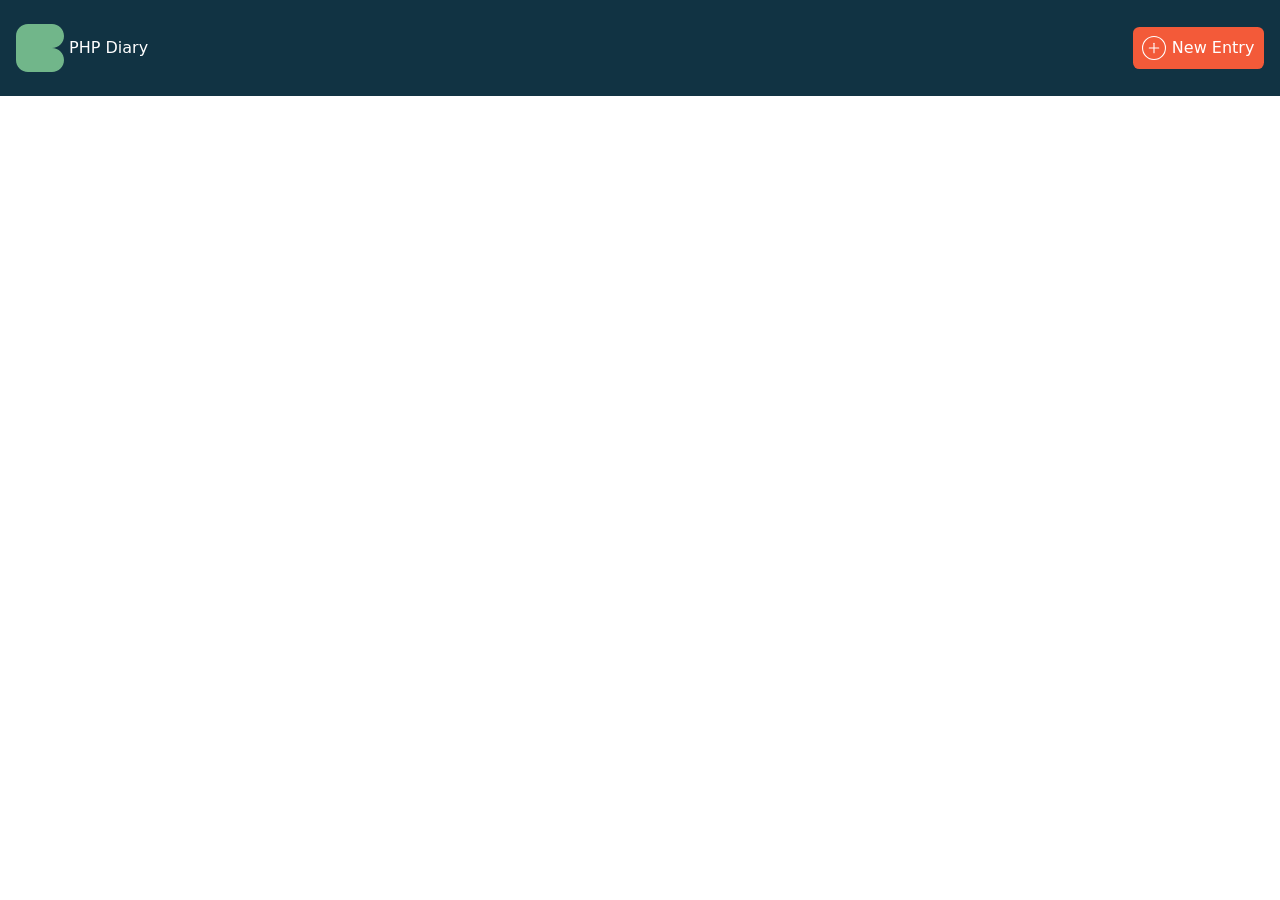
==== index.html @ 42bfb939 "added simple header" ====
<!DOCTYPE html>
<html lang="en">
<head>
    <meta charset="UTF-8">
    <!--<meta name="viewport" content="width=device-width, initial-scale=1.0">-->
    <title>Title</title>
    <link rel="stylesheet" href="styles/normalize.css"/>
    <link rel="stylesheet" href="styles/styles.css"/>
</head>
<body>
<nav>
    <a href="index.html" class="nav__brand">
        <svg class="nav-bran-image" viewBox="0 0 60.7863869853 60.7863869853">
            </defs>
            <path style="fill: currentColor"
                  d="m45.589790239,30.3931934927c8.3928407749,0,15.1965967463-6.8037559715,15.1965967463-15.1965967463S53.9826310139,0,45.589790239,0H15.196554313C6.8037135382,0,0,6.8037559715,0,15.1965967463v30.3931934927c0,8.3928407749,6.8037135382,15.1965967463,15.196554313,15.1965967463h30.393235926c8.3928407749,0,15.1965967463-6.8037559715,15.1965967463-15.1965967463s-6.8037559715-15.1965967463-15.1965967463-15.1965967463Z"/>
        </svg>
        PHP Diary
    </a>
    <a href="form.html" class="button">
        <svg class="button__icon" viewBox="0 0 44.4901230052 44.4901230053">
            <g style="fill: none; stroke: currentColor;stroke-linecap: round;stroke-linejoin: round; stroke-width: 2px;">
                <circle cx="22.2450615026" cy="22.2450615026" r="21.2450615026"/>
                <line x1="22.2450615026" y1="13.4699274037" x2="22.2450615026" y2="31.0201956015"/>
                <line x1="31.0201956015" y1="22.2450658041" x2="13.4699274037" y2="22.2450572011"/>
            </g>
        </svg>
        New Entry
    </a>
</nav>
<main>

</main>
</body>
</html>
---- styles/styles.css ----
html {
    font-family: system-ui, -apple-system,
    "Segoe UI", Roboto, "Helvetica Neue", "Noto Sans",
    "Liberation Sans", Arial, sans-serif, "Apple Color Emoji",
    "Segoe UI Emoji", "Segoe UI Symbol", "Noto Color Emoji";
}

nav {
    background-color: #113343;
    height: 4rem;
    display: flex;
    justify-content: space-between;
    align-items: center;
    padding: 1rem;
}

.nav__brand {
    display: block;
    color: white;
    text-decoration: none;
    height: 4rem;
    line-height: 4rem;
}

.nav-bran-image {
    color: #71b68a;
    width: 3rem;
    height: 4rem;
    vertical-align: bottom;
}

.nav__brand:hover .nav-bran-image {
    color: #a3e0b9;
}

.button {
    background-color: #f35a39;
    width: 7rem;
    height: 2rem;
    display: flex;
    justify-content: space-between;
    align-items: center;
    color: white;
    text-decoration: none;
    padding: .3rem .6rem;
    border-radius: .4rem;
}

.button:hover {
    background-color: #d54b28;
}

.button__icon {
    width: 1.5rem;
    height: 1.5rem;
}
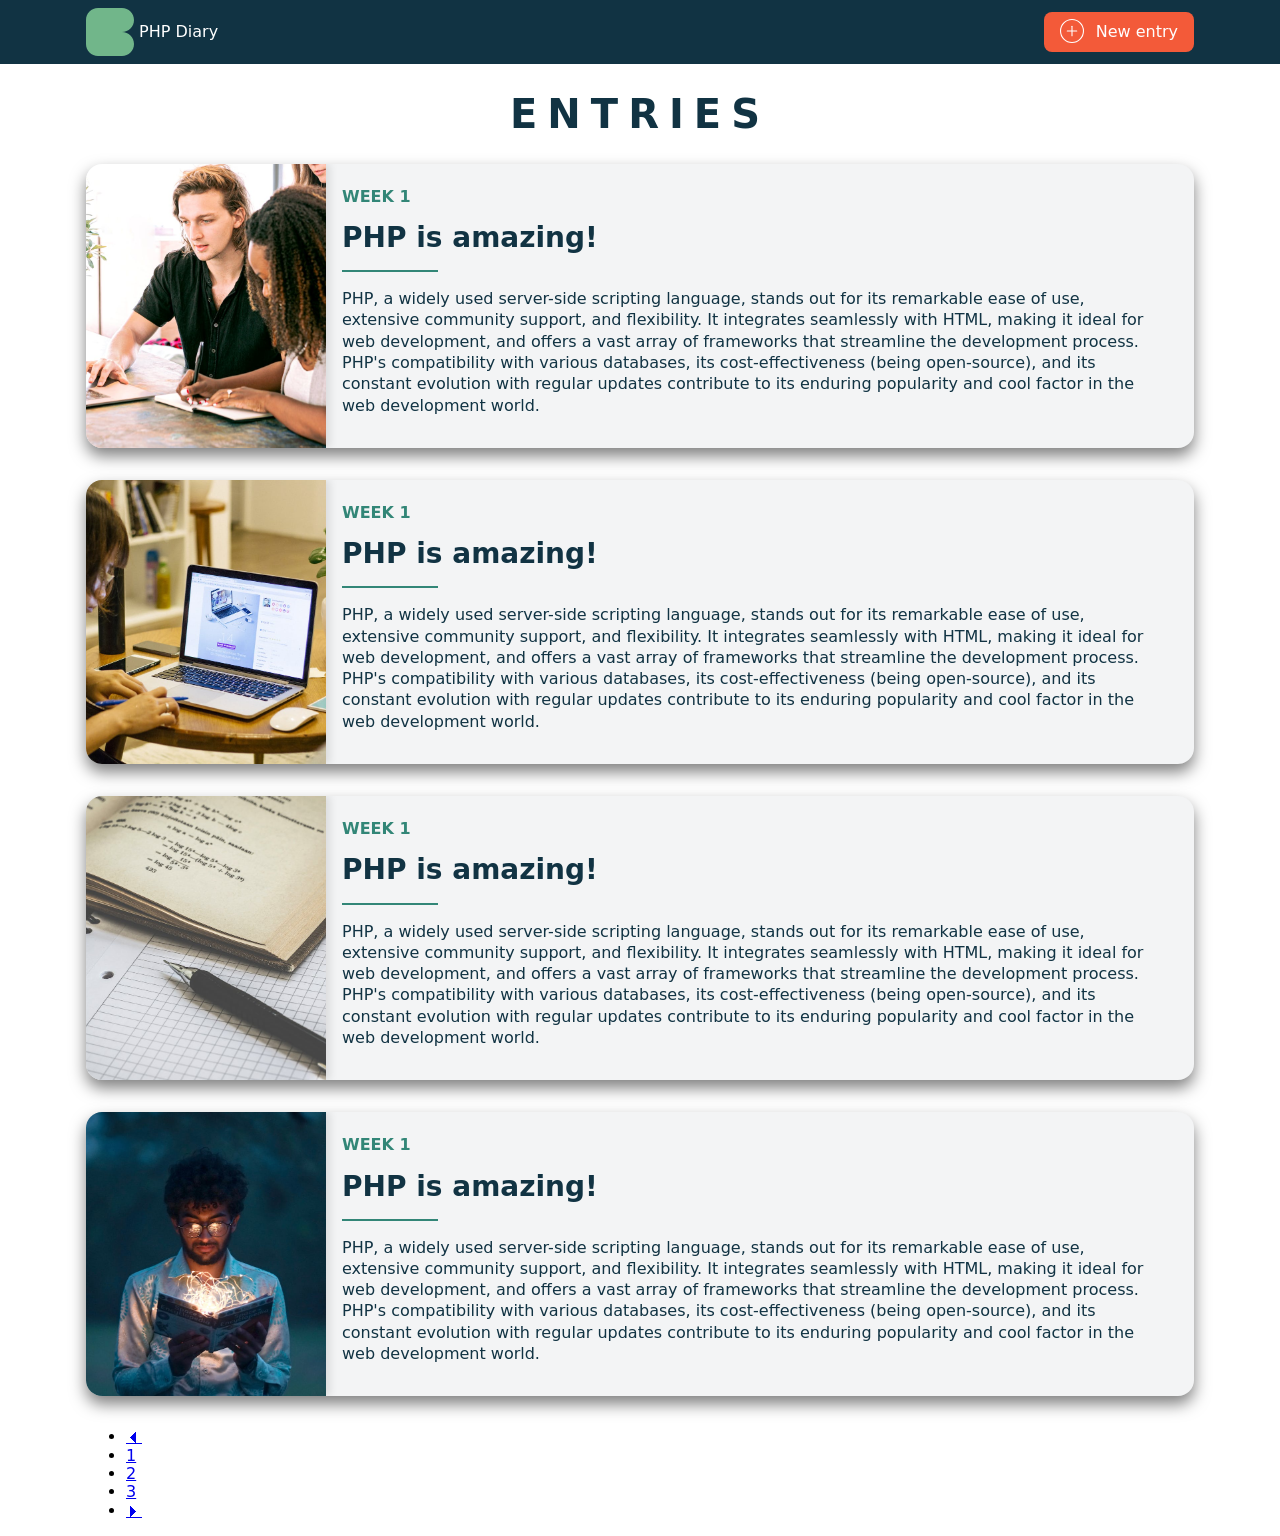
==== commit 4fbc2e40: "starting pagination" ====
--- a/index.html
+++ b/index.html
@@ -2,34 +2,128 @@
 <html lang="en">
 <head>
     <meta charset="UTF-8">
-    <!--<meta name="viewport" content="width=device-width, initial-scale=1.0">-->
-    <title>Title</title>
-    <link rel="stylesheet" href="styles/normalize.css"/>
-    <link rel="stylesheet" href="styles/styles.css"/>
+    <meta name="viewport" content="width=device-width, initial-scale=1.0">
+    <link rel="stylesheet" type="text/css" href="./styles/normalize.css"/>
+    <link rel="stylesheet" type="text/css" href="./styles/styles.css"/>
+    <title>PHP Diary</title>
 </head>
 <body>
-<nav>
-    <a href="index.html" class="nav__brand">
-        <svg class="nav-bran-image" viewBox="0 0 60.7863869853 60.7863869853">
-            </defs>
-            <path style="fill: currentColor"
-                  d="m45.589790239,30.3931934927c8.3928407749,0,15.1965967463-6.8037559715,15.1965967463-15.1965967463S53.9826310139,0,45.589790239,0H15.196554313C6.8037135382,0,0,6.8037559715,0,15.1965967463v30.3931934927c0,8.3928407749,6.8037135382,15.1965967463,15.196554313,15.1965967463h30.393235926c8.3928407749,0,15.1965967463-6.8037559715,15.1965967463-15.1965967463s-6.8037559715-15.1965967463-15.1965967463-15.1965967463Z"/>
-        </svg>
-        PHP Diary
-    </a>
-    <a href="form.html" class="button">
-        <svg class="button__icon" viewBox="0 0 44.4901230052 44.4901230053">
-            <g style="fill: none; stroke: currentColor;stroke-linecap: round;stroke-linejoin: round; stroke-width: 2px;">
-                <circle cx="22.2450615026" cy="22.2450615026" r="21.2450615026"/>
-                <line x1="22.2450615026" y1="13.4699274037" x2="22.2450615026" y2="31.0201956015"/>
-                <line x1="31.0201956015" y1="22.2450658041" x2="13.4699274037" y2="22.2450572011"/>
-            </g>
-        </svg>
-        New Entry
-    </a>
+<nav class="nav">
+    <div class="container">
+        <div class="nav__layout">
+            <a href="index.html" class="nav-brand">
+                <svg class="nav-brand__image" viewBox="0 0 60.7863869853 60.7863869853">
+                    <path style="fill: currentColor"
+                          d="m45.589790239,30.3931934927c8.3928407749,0,15.1965967463-6.8037559715,15.1965967463-15.1965967463S53.9826310139,0,45.589790239,0H15.196554313C6.8037135382,0,0,6.8037559715,0,15.1965967463v30.3931934927c0,8.3928407749,6.8037135382,15.1965967463,15.196554313,15.1965967463h30.393235926c8.3928407749,0,15.1965967463-6.8037559715,15.1965967463-15.1965967463s-6.8037559715-15.1965967463-15.1965967463-15.1965967463Z"/>
+                </svg>
+                PHP Diary
+            </a>
+            <a href="form.html" class="button">
+                <svg class="button__icon" viewBox="0 0 44.4901230052 44.4901230053">
+                    <g style="fill: none;stroke: currentColor;stroke-linecap: round;stroke-linejoin: round;stroke-width: 2px;">
+                        <circle cx="22.2450615026" cy="22.2450615026" r="21.2450615026"/>
+                        <line x1="22.2450615026" y1="13.4699274037" x2="22.2450615026" y2="31.0201956015"/>
+                        <line x1="31.0201956015" y1="22.2450658041" x2="13.4699274037" y2="22.2450572011"/>
+                    </g>
+                </svg>
+                New entry
+            </a>
+        </div>
+    </div>
 </nav>
 <main>
+    <div class="container">
+        <h1 class="main-heading">Entries</h1>
+        <div class="card">
+            <div class="card__image-container">
+                <img class="card__image" src="images/pexels-canva-studio-3153199.jpg" alt=""/>
+            </div>
+            <div class="card__desc-container">
+                <div class="card__desc-time">Week 1</div>
+                <h2 class="card__heading">PHP is amazing!</h2>
+                <p class="card__paragraph">
+                    PHP, a widely used server-side scripting language, stands out for its remarkable ease of use,
+                    extensive community support, and flexibility. It integrates seamlessly with HTML, making it ideal
+                    for web development, and offers a vast array of frameworks that streamline the development process.
+                    PHP's compatibility with various databases, its cost-effectiveness (being open-source), and its
+                    constant evolution with regular updates contribute to its enduring popularity and cool factor in the
+                    web development world.
+                </p>
+            </div>
+        </div>
 
+        <div class="card">
+            <div class="card__image-container">
+                <img class="card__image" src="images/pexels-tranmautritam-68761.jpg" alt=""/>
+            </div>
+            <div class="card__desc-container">
+                <div class="card__desc-time">Week 1</div>
+                <h2 class="card__heading">PHP is amazing!</h2>
+                <p class="card__paragraph">
+                    PHP, a widely used server-side scripting language, stands out for its remarkable ease of use,
+                    extensive community support, and flexibility. It integrates seamlessly with HTML, making it ideal
+                    for web development, and offers a vast array of frameworks that streamline the development process.
+                    PHP's compatibility with various databases, its cost-effectiveness (being open-source), and its
+                    constant evolution with regular updates contribute to its enduring popularity and cool factor in the
+                    web development world.
+                </p>
+            </div>
+        </div>
+
+        <div class="card">
+            <div class="card__image-container">
+                <img class="card__image" src="images/pexels-lumn-167682.jpg" alt=""/>
+            </div>
+            <div class="card__desc-container">
+                <div class="card__desc-time">Week 1</div>
+                <h2 class="card__heading">PHP is amazing!</h2>
+                <p class="card__paragraph">
+                    PHP, a widely used server-side scripting language, stands out for its remarkable ease of use,
+                    extensive community support, and flexibility. It integrates seamlessly with HTML, making it ideal
+                    for web development, and offers a vast array of frameworks that streamline the development process.
+                    PHP's compatibility with various databases, its cost-effectiveness (being open-source), and its
+                    constant evolution with regular updates contribute to its enduring popularity and cool factor in the
+                    web development world.
+                </p>
+            </div>
+        </div>
+
+        <div class="card">
+            <div class="card__image-container">
+                <img class="card__image" src="images/pexels-kaushal-moradiya-2781195.jpg" alt=""/>
+            </div>
+            <div class="card__desc-container">
+                <div class="card__desc-time">Week 1</div>
+                <h2 class="card__heading">PHP is amazing!</h2>
+                <p class="card__paragraph">
+                    PHP, a widely used server-side scripting language, stands out for its remarkable ease of use,
+                    extensive community support, and flexibility. It integrates seamlessly with HTML, making it ideal
+                    for web development, and offers a vast array of frameworks that streamline the development process.
+                    PHP's compatibility with various databases, its cost-effectiveness (being open-source), and its
+                    constant evolution with regular updates contribute to its enduring popularity and cool factor in the
+                    web development world.
+                </p>
+            </div>
+        </div>
+
+        <ul class="pagination">
+            <li class="pagination__li">
+                <a class="pagination__link" href="#">⏴</a>
+            </li>
+            <li class="pagination__li pagination-li__active">
+                <a class="pagination__link" href="#">1</a>
+            </li>
+            <li class="pagination__li">
+                <a class="pagination__link" href="#">2</a>
+            </li>
+            <li class="pagination__li">
+                <a class="pagination__link" href="#">3</a>
+            </li>
+            <li class="pagination__li">
+                <a class="pagination__link" href="#">⏵</a>
+            </li>
+        </ul>
+    </div>
 </main>
 </body>
 </html>
--- a/styles/styles.css
+++ b/styles/styles.css
@@ -1,20 +1,26 @@
-html {
-    font-family: system-ui, -apple-system,
-    "Segoe UI", Roboto, "Helvetica Neue", "Noto Sans",
-    "Liberation Sans", Arial, sans-serif, "Apple Color Emoji",
-    "Segoe UI Emoji", "Segoe UI Symbol", "Noto Color Emoji";
+* {
+    box-sizing: border-box;
 }
 
-nav {
+html {
+    font-family: system-ui, -apple-system, 
+        "Segoe UI", Roboto, "Helvetica Neue", "Noto Sans", 
+        "Liberation Sans", Arial, sans-serif, "Apple Color Emoji", 
+        "Segoe UI Emoji", "Segoe UI Symbol", "Noto Color Emoji";
+}
+
+.nav {
     background-color: #113343;
     height: 4rem;
+}
+
+.nav__layout {
     display: flex;
     justify-content: space-between;
     align-items: center;
-    padding: 1rem;
 }
 
-.nav__brand {
+.nav-brand {
     display: block;
     color: white;
     text-decoration: none;
@@ -22,36 +28,149 @@
     line-height: 4rem;
 }
 
-.nav-bran-image {
-    color: #71b68a;
+.nav-brand__image {
     width: 3rem;
     height: 4rem;
     vertical-align: bottom;
+    color: #71b68a;
 }
-
-.nav__brand:hover .nav-bran-image {
-    color: #a3e0b9;
+.nav-brand:hover .nav-brand__image {
+    color: #8ed8a9;
 }
 
 .button {
-    background-color: #f35a39;
-    width: 7rem;
-    height: 2rem;
-    display: flex;
-    justify-content: space-between;
-    align-items: center;
+    display: inline-block;
+    background-color: #F35A39;
     color: white;
     text-decoration: none;
-    padding: .3rem .6rem;
-    border-radius: .4rem;
+    padding: 0rem 1rem;
+    border-radius: 0.5rem;
+    line-height: 2.5rem;
+    /* text-transform: uppercase; */
 }
-
 .button:hover {
-    background-color: #d54b28;
+    background-color: #d95032;
 }
 
 .button__icon {
     width: 1.5rem;
     height: 1.5rem;
+    position: relative;
+    top: 0.4rem;
+    margin-right: 0.4rem;
 }
 
+.main-heading {
+    color: #113343;
+    font-size: 2.5rem;
+    text-transform: uppercase;
+    text-align: center;
+    letter-spacing: 0.25em;
+}
+
+.container {
+    width: 100%;
+    padding-left: 1rem;
+    padding-right: 1rem;
+    margin: 0 auto;
+}
+@media (min-width: 576px) {
+    .container {
+        max-width: 540px;
+    }
+}
+@media (min-width: 768px) {
+    .container {
+        max-width: 720px;
+    }
+}
+@media (min-width: 992px) {
+    .container {
+        max-width: 960px;
+    }
+}
+@media (min-width: 1200px) {
+    .container {
+        max-width: 1140px;
+    }
+}
+@media (min-width: 1400px) {
+    .container {
+        max-width: 1320px;
+    }
+}
+
+.card {
+    background-color: #F3F4F5;
+    padding: 0rem;
+    margin-bottom: 2rem;
+    border-radius: 1rem;
+    box-shadow: 0 0.5rem 1rem rgba(0, 0, 0, 0.5);
+    display: flex;
+    flex-direction: column;
+    overflow: hidden;
+}
+@media (min-width: 768px) {
+    .card {
+        flex-direction: row;
+    }
+}
+
+.card__heading {
+    margin: 0;
+}
+
+.card__image {
+    display: block;
+    height: 15rem;
+    width: 100%;
+    object-fit: cover;
+    box-shadow: 0rem 0.25rem 0.5rem rgba(0, 0, 0, 0.1);
+}
+@media (min-width: 768px) {
+    .card__image {
+        width: 15rem;
+        height: 2rem;
+        min-height: 100%;
+        box-shadow: 0.25rem 0rem 0.5rem rgba(0, 0, 0, 0.1);
+    }
+}
+
+.card__desc-container {
+    padding-left: 1rem;
+    padding-right: 2rem;
+    padding-bottom: 1rem;
+}
+
+.card__desc-time {
+    color: #328677;
+    text-transform: uppercase;
+    font-weight: bold;
+    padding-top: 1.5rem;
+    padding-bottom: 1rem;
+}
+
+.card__heading {
+    color: #113343;
+    font-size: 1.75rem;
+}
+
+.card__heading::after {
+    content: "";
+    display: block;
+    width: 6rem;
+    height: 0.125rem;
+    background-color: #328677;
+    margin-top: 1rem;
+    margin-bottom: 1rem;
+}
+
+.card__paragraph {
+    color: #113343;
+    line-height: 1.33em;
+    font-size: 1rem;
+}
+
+.pagination {
+
+}
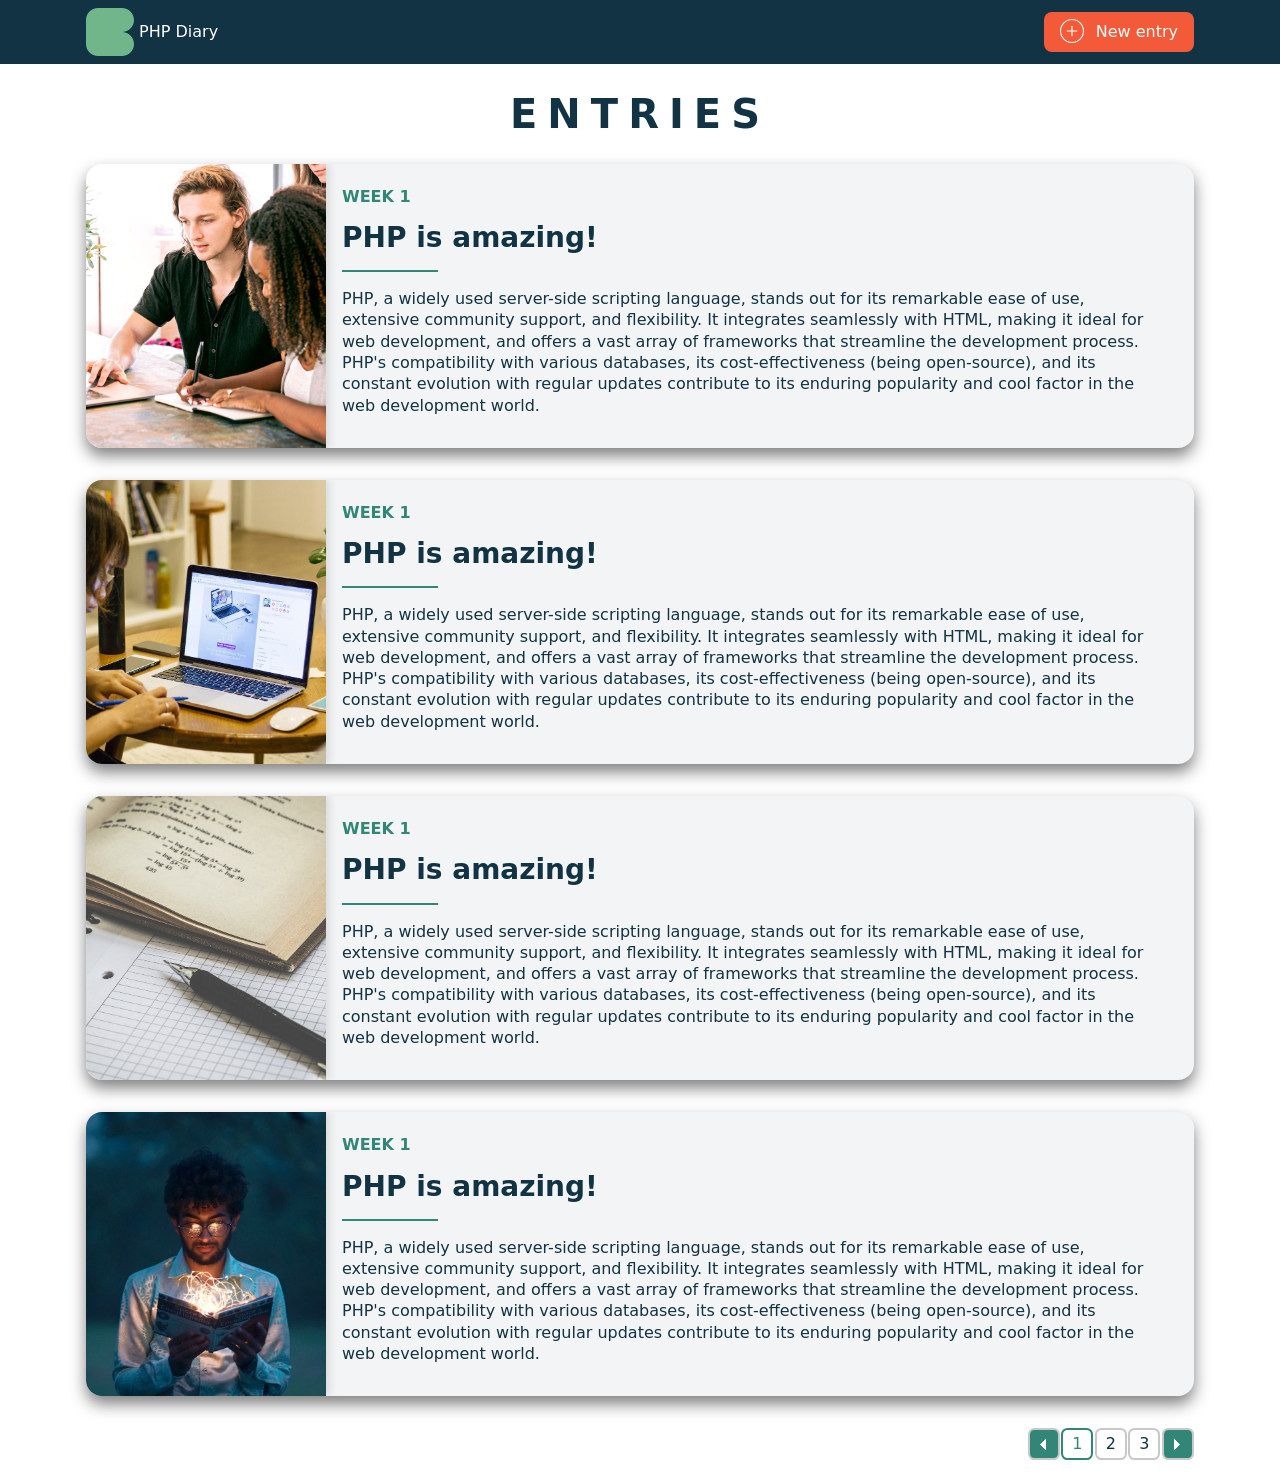
==== commit 7ac71b2c: "pagination style done starting background" ====
--- a/index.html
+++ b/index.html
@@ -108,10 +108,10 @@
 
         <ul class="pagination">
             <li class="pagination__li">
-                <a class="pagination__link" href="#">⏴</a>
+                <a class="pagination__link flash" href="#">⏴</a>
             </li>
-            <li class="pagination__li pagination-li__active">
-                <a class="pagination__link" href="#">1</a>
+            <li class="pagination__li ">
+                <a class="pagination__link pagination-link__active" href="#">1</a>
             </li>
             <li class="pagination__li">
                 <a class="pagination__link" href="#">2</a>
@@ -120,7 +120,7 @@
                 <a class="pagination__link" href="#">3</a>
             </li>
             <li class="pagination__li">
-                <a class="pagination__link" href="#">⏵</a>
+                <a class="pagination__link flash" href="#">⏵</a>
             </li>
         </ul>
     </div>
--- a/styles/styles.css
+++ b/styles/styles.css
@@ -3,10 +3,10 @@
 }
 
 html {
-    font-family: system-ui, -apple-system, 
-        "Segoe UI", Roboto, "Helvetica Neue", "Noto Sans", 
-        "Liberation Sans", Arial, sans-serif, "Apple Color Emoji", 
-        "Segoe UI Emoji", "Segoe UI Symbol", "Noto Color Emoji";
+    font-family: system-ui, -apple-system,
+    "Segoe UI", Roboto, "Helvetica Neue", "Noto Sans",
+    "Liberation Sans", Arial, sans-serif, "Apple Color Emoji",
+    "Segoe UI Emoji", "Segoe UI Symbol", "Noto Color Emoji";
 }
 
 .nav {
@@ -34,6 +34,7 @@
     vertical-align: bottom;
     color: #71b68a;
 }
+
 .nav-brand:hover .nav-brand__image {
     color: #8ed8a9;
 }
@@ -48,6 +49,7 @@
     line-height: 2.5rem;
     /* text-transform: uppercase; */
 }
+
 .button:hover {
     background-color: #d95032;
 }
@@ -74,26 +76,31 @@
     padding-right: 1rem;
     margin: 0 auto;
 }
+
 @media (min-width: 576px) {
     .container {
         max-width: 540px;
     }
 }
+
 @media (min-width: 768px) {
     .container {
         max-width: 720px;
     }
 }
+
 @media (min-width: 992px) {
     .container {
         max-width: 960px;
     }
 }
+
 @media (min-width: 1200px) {
     .container {
         max-width: 1140px;
     }
 }
+
 @media (min-width: 1400px) {
     .container {
         max-width: 1320px;
@@ -110,6 +117,7 @@
     flex-direction: column;
     overflow: hidden;
 }
+
 @media (min-width: 768px) {
     .card {
         flex-direction: row;
@@ -127,6 +135,7 @@
     object-fit: cover;
     box-shadow: 0rem 0.25rem 0.5rem rgba(0, 0, 0, 0.1);
 }
+
 @media (min-width: 768px) {
     .card__image {
         width: 15rem;
@@ -172,5 +181,41 @@
 }
 
 .pagination {
-
-}+    list-style-type: none;
+    display: flex;
+    justify-content: flex-end;
+}
+
+.pagination__link {
+    display: block;
+    color: #113343;
+    border: 0.125rem solid rgb(200, 200, 200);
+    width: 2rem;
+    height: 2rem;
+    text-decoration: none;
+    text-align: center;
+    line-height: 1.75rem;
+    margin-left: .1rem;
+    border-radius: 0.4rem;
+
+}
+
+.pagination-link__active {
+    border: 0.125rem solid #328677;
+    color: #328677;
+}
+
+.pagination__link:hover {
+    color: #fff;
+    background-color: #328677;
+    border: 0.125rem solid #328677;
+}
+
+.flash {
+    background-color: #328677;
+    color: #fff;
+}
+
+.flash:hover {
+    background-color: #1e413b;
+}
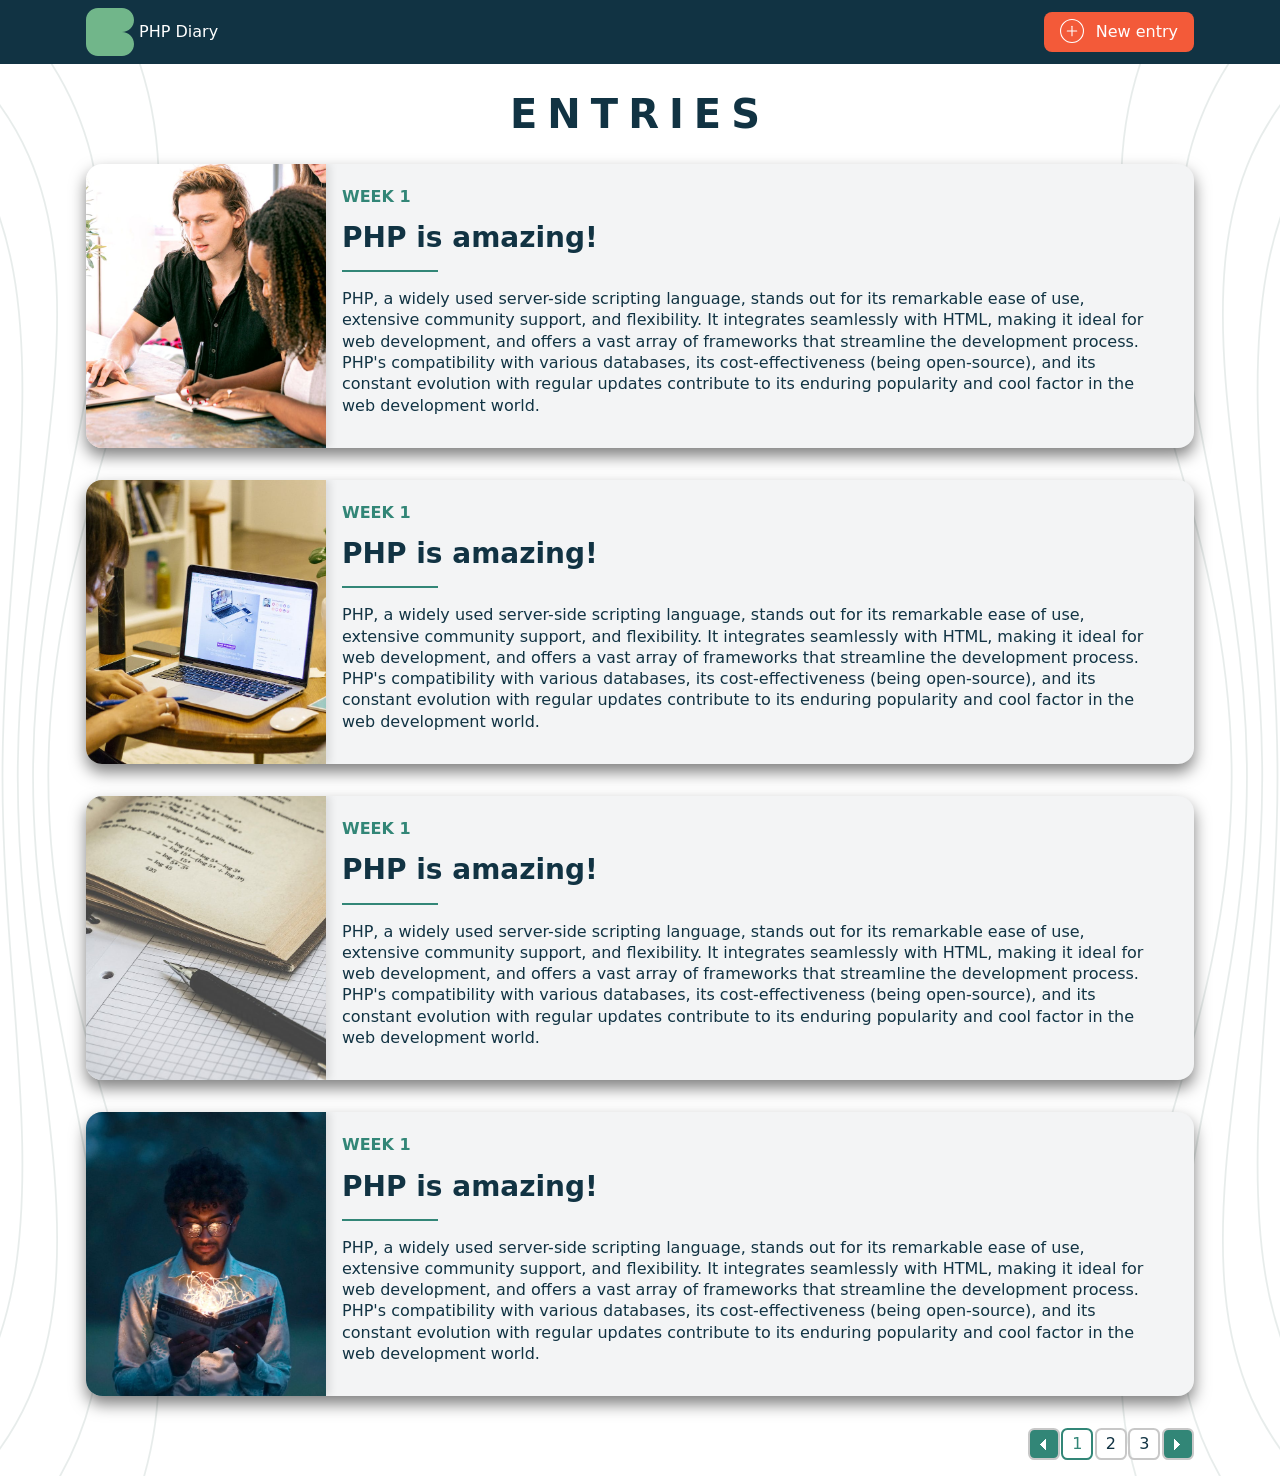
==== commit e4044944: "styling background done starting footer" ====
--- a/index.html
+++ b/index.html
@@ -31,7 +31,7 @@
         </div>
     </div>
 </nav>
-<main>
+<main class="main">
     <div class="container">
         <h1 class="main-heading">Entries</h1>
         <div class="card">
--- a/styles/styles.css
+++ b/styles/styles.css
@@ -8,6 +8,7 @@
     "Liberation Sans", Arial, sans-serif, "Apple Color Emoji",
     "Segoe UI Emoji", "Segoe UI Symbol", "Noto Color Emoji";
 }
+
 
 .nav {
     background-color: #113343;
@@ -62,7 +63,41 @@
     margin-right: 0.4rem;
 }
 
+.main {
+    position: relative;
+    overflow: hidden;
+}
+
+.main::before,
+.main::after {
+    content: "";
+    position: absolute;
+    z-index: -1;
+    top: -0.1rem;
+    display: block;
+    width: 10rem;
+    bottom: -1rem;
+    background-image: url("/images/bg-lines.svg");
+    opacity: .1;
+    background-size: cover;
+    background-position: right center;
+
+}
+
+.main::before {
+    left: 0;
+}
+
+.main::after {
+    right: 0;
+    transform: scaleX(-1);
+
+}
+
+
 .main-heading {
+    margin-top: 0;
+    padding-top: 0.67em;
     color: #113343;
     font-size: 2.5rem;
     text-transform: uppercase;
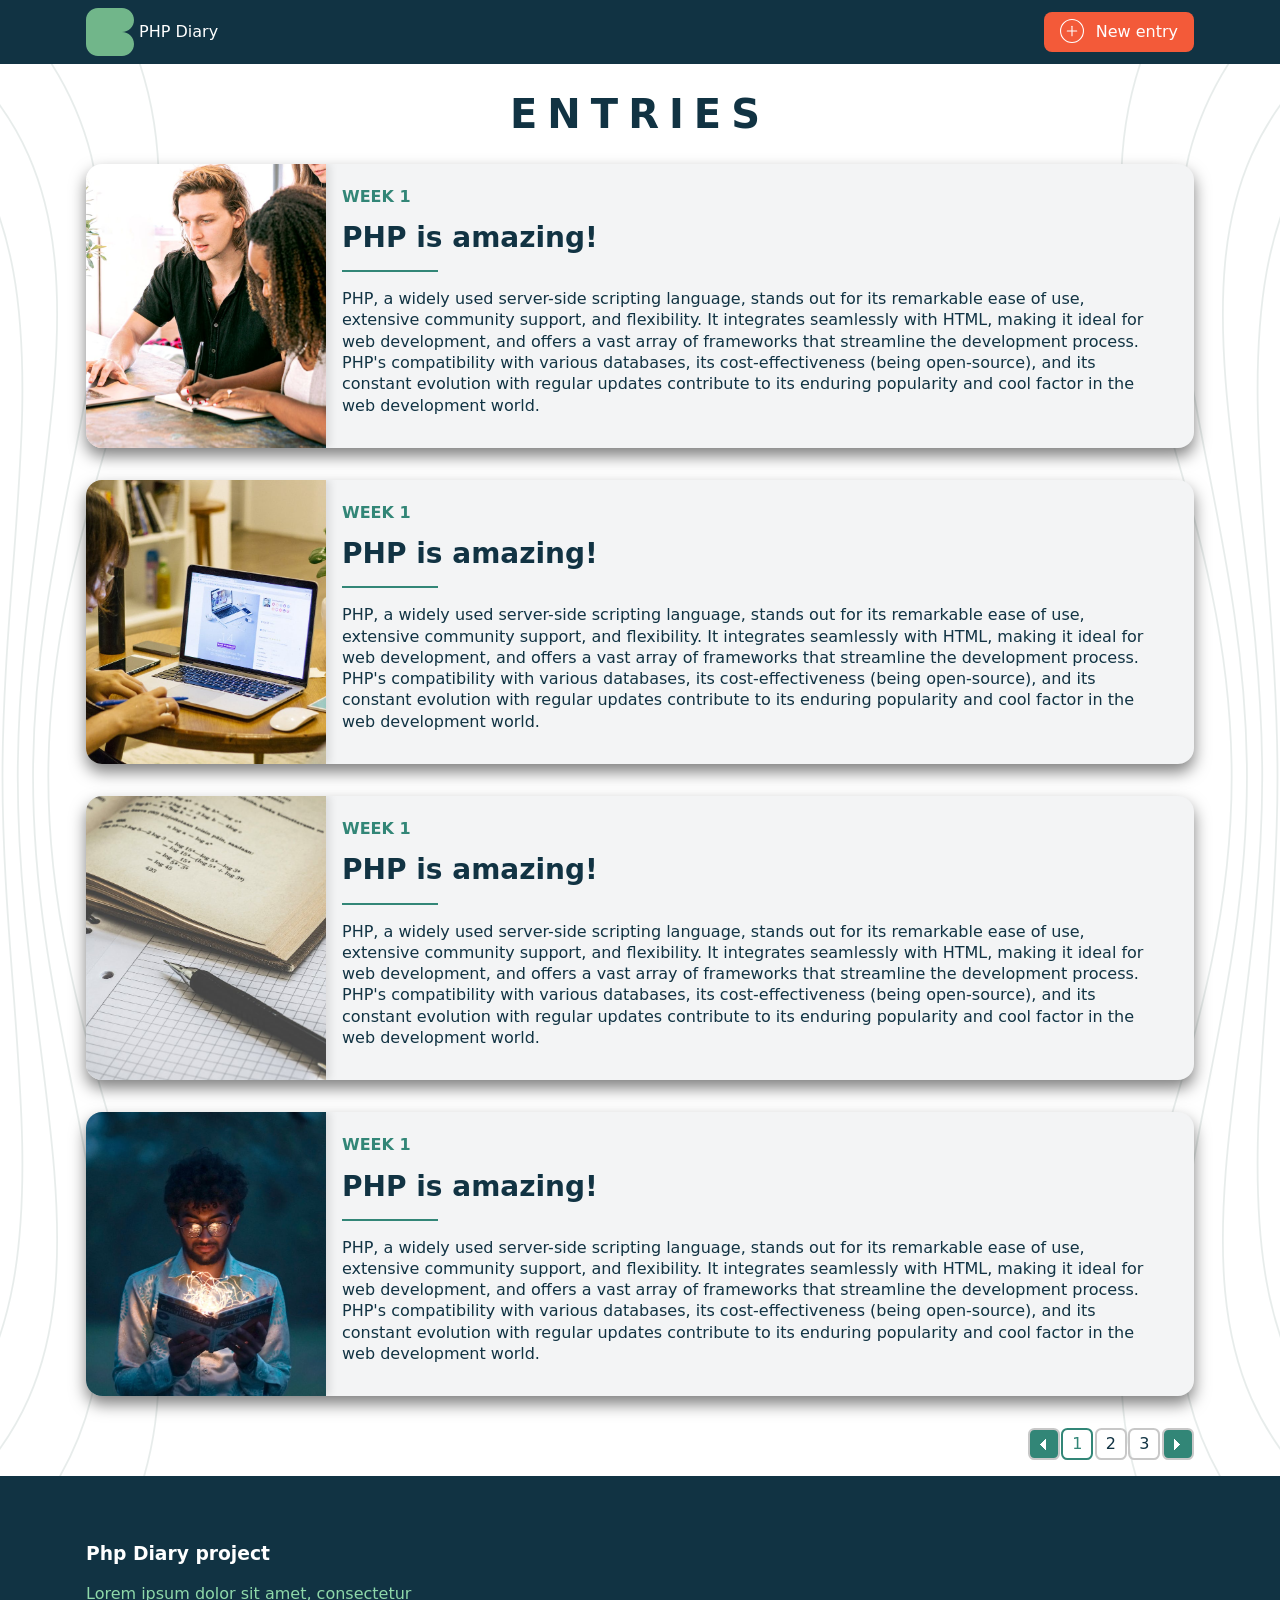
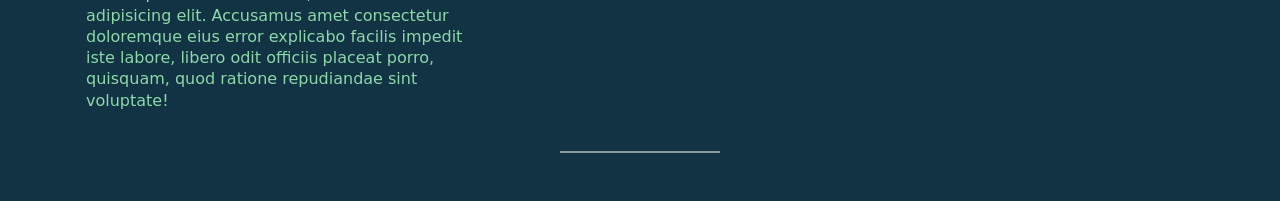
==== commit e088918a: "starting new entry form" ====
--- a/index.html
+++ b/index.html
@@ -125,5 +125,15 @@
         </ul>
     </div>
 </main>
+<footer class="footer">
+    <div class="container">
+        <h3 class="footer__heading">Php Diary project</h3>
+        <p class="footer__description">Lorem ipsum dolor sit amet, consectetur adipisicing elit. Accusamus amet
+            consectetur doloremque eius error
+            explicabo facilis impedit iste labore, libero odit officiis placeat porro, quisquam, quod ratione
+            repudiandae
+            sint voluptate!</p>
+    </div>
+</footer>
 </body>
 </html>
--- a/styles/styles.css
+++ b/styles/styles.css
@@ -254,3 +254,30 @@
 .flash:hover {
     background-color: #1e413b;
 }
+
+
+.footer {
+    background-color: #113343;
+    padding: 3rem 0rem;
+}
+
+.footer::after{
+    content: "";
+    display: block;
+    width: 10rem;
+    height: 0.125rem;
+    background-color: white;
+    margin: 2.5rem auto 0 auto;
+    opacity: .5;
+}
+
+.footer__heading {
+    color: white;
+}
+
+.footer__description {
+    color: #8ed8a9;
+    max-width: 25rem;
+    line-height: 1.33rem;
+}
+
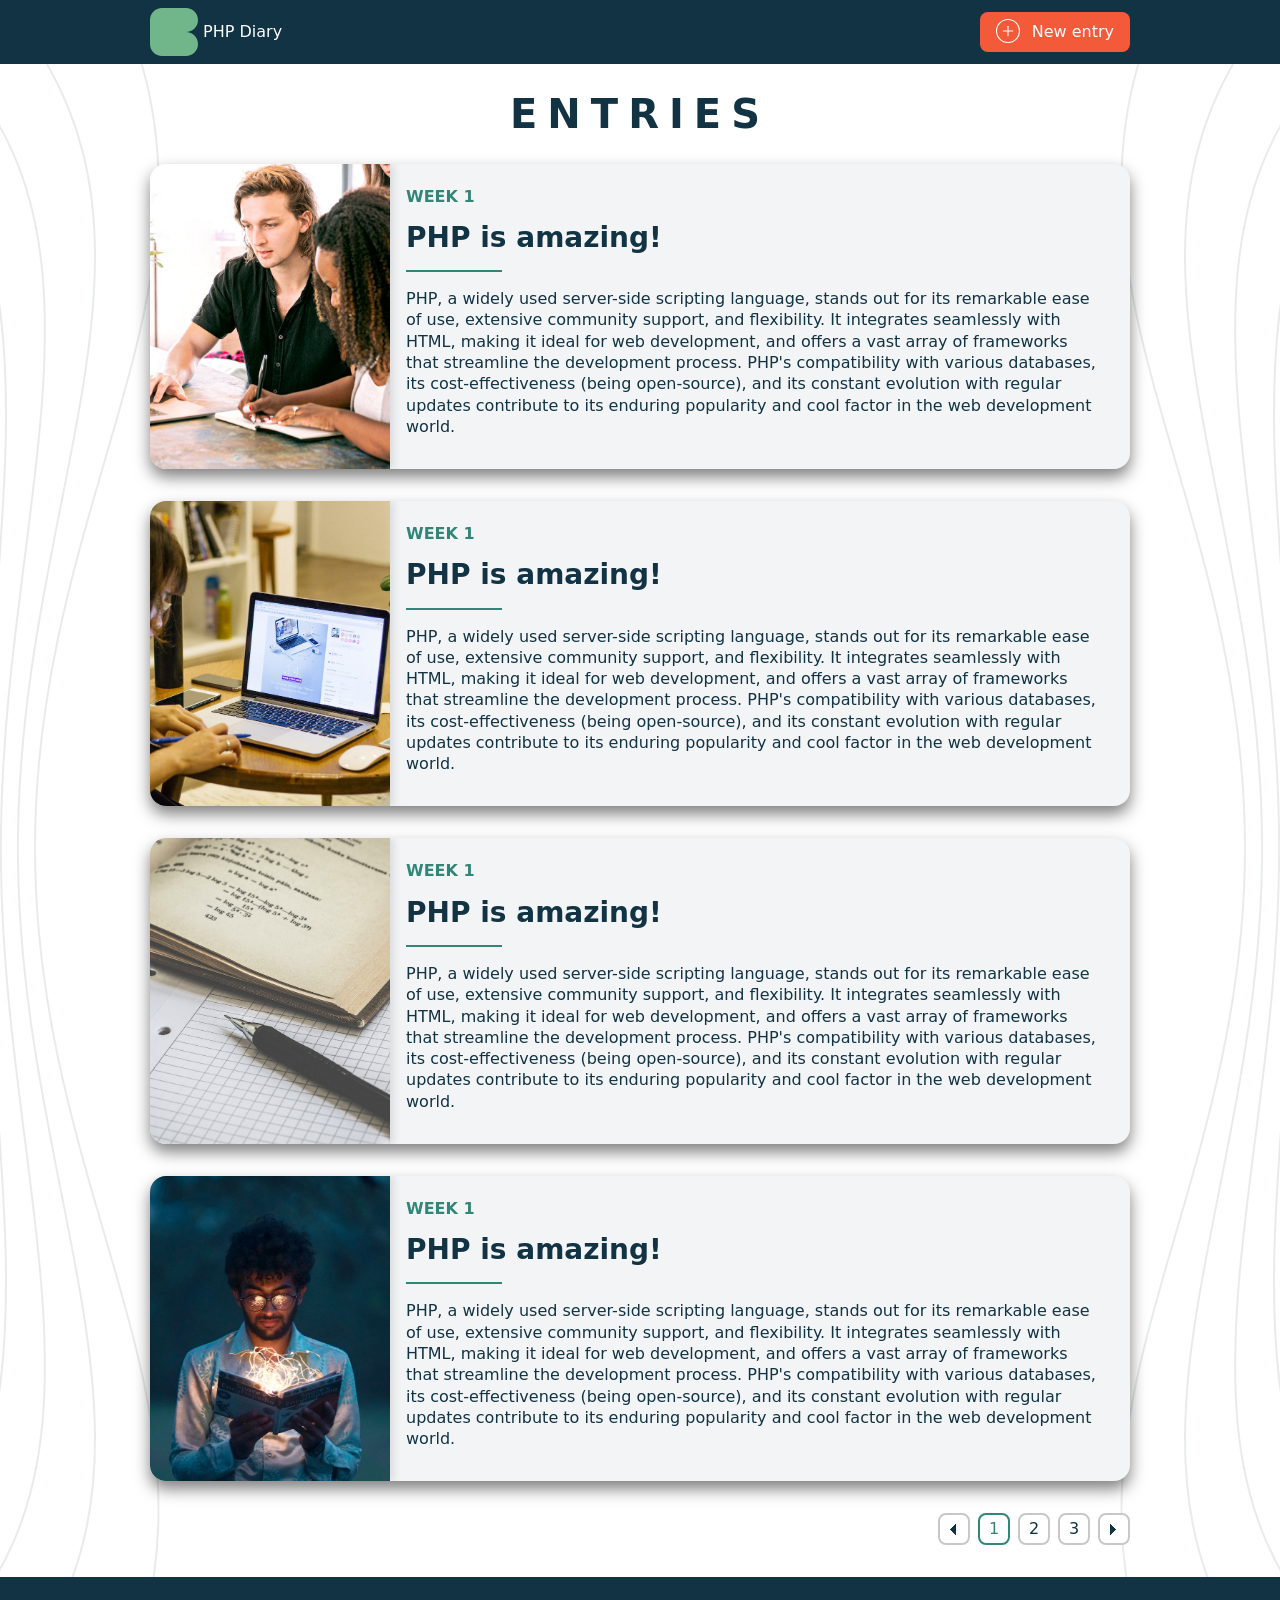
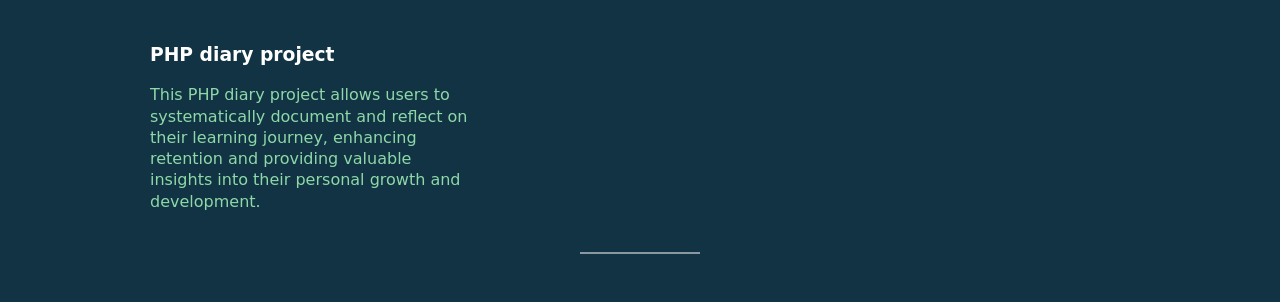
==== commit a722e7b1: "html/css starter part done starting php" ====
--- a/index.html
+++ b/index.html
@@ -3,137 +3,112 @@
 <head>
     <meta charset="UTF-8">
     <meta name="viewport" content="width=device-width, initial-scale=1.0">
-    <link rel="stylesheet" type="text/css" href="./styles/normalize.css"/>
-    <link rel="stylesheet" type="text/css" href="./styles/styles.css"/>
+    <link rel="stylesheet" type="text/css" href="./styles/normalize.css" />
+    <link rel="stylesheet" type="text/css" href="./styles/styles.css" />
     <title>PHP Diary</title>
 </head>
 <body>
-<nav class="nav">
-    <div class="container">
-        <div class="nav__layout">
-            <a href="index.html" class="nav-brand">
-                <svg class="nav-brand__image" viewBox="0 0 60.7863869853 60.7863869853">
-                    <path style="fill: currentColor"
-                          d="m45.589790239,30.3931934927c8.3928407749,0,15.1965967463-6.8037559715,15.1965967463-15.1965967463S53.9826310139,0,45.589790239,0H15.196554313C6.8037135382,0,0,6.8037559715,0,15.1965967463v30.3931934927c0,8.3928407749,6.8037135382,15.1965967463,15.196554313,15.1965967463h30.393235926c8.3928407749,0,15.1965967463-6.8037559715,15.1965967463-15.1965967463s-6.8037559715-15.1965967463-15.1965967463-15.1965967463Z"/>
-                </svg>
-                PHP Diary
-            </a>
-            <a href="form.html" class="button">
-                <svg class="button__icon" viewBox="0 0 44.4901230052 44.4901230053">
-                    <g style="fill: none;stroke: currentColor;stroke-linecap: round;stroke-linejoin: round;stroke-width: 2px;">
-                        <circle cx="22.2450615026" cy="22.2450615026" r="21.2450615026"/>
-                        <line x1="22.2450615026" y1="13.4699274037" x2="22.2450615026" y2="31.0201956015"/>
-                        <line x1="31.0201956015" y1="22.2450658041" x2="13.4699274037" y2="22.2450572011"/>
-                    </g>
-                </svg>
-                New entry
-            </a>
-        </div>
-    </div>
-</nav>
-<main class="main">
-    <div class="container">
-        <h1 class="main-heading">Entries</h1>
-        <div class="card">
-            <div class="card__image-container">
-                <img class="card__image" src="images/pexels-canva-studio-3153199.jpg" alt=""/>
-            </div>
-            <div class="card__desc-container">
-                <div class="card__desc-time">Week 1</div>
-                <h2 class="card__heading">PHP is amazing!</h2>
-                <p class="card__paragraph">
-                    PHP, a widely used server-side scripting language, stands out for its remarkable ease of use,
-                    extensive community support, and flexibility. It integrates seamlessly with HTML, making it ideal
-                    for web development, and offers a vast array of frameworks that streamline the development process.
-                    PHP's compatibility with various databases, its cost-effectiveness (being open-source), and its
-                    constant evolution with regular updates contribute to its enduring popularity and cool factor in the
-                    web development world.
-                </p>
+    <nav class="nav">
+        <div class="container">
+            <div class="nav__layout">
+                <a href="index.html" class="nav-brand">
+                    <svg class="nav-brand__image" viewBox="0 0 60.7863869853 60.7863869853">
+                        <path style="fill: currentColor" d="m45.589790239,30.3931934927c8.3928407749,0,15.1965967463-6.8037559715,15.1965967463-15.1965967463S53.9826310139,0,45.589790239,0H15.196554313C6.8037135382,0,0,6.8037559715,0,15.1965967463v30.3931934927c0,8.3928407749,6.8037135382,15.1965967463,15.196554313,15.1965967463h30.393235926c8.3928407749,0,15.1965967463-6.8037559715,15.1965967463-15.1965967463s-6.8037559715-15.1965967463-15.1965967463-15.1965967463Z"/>
+                    </svg>
+                    PHP Diary
+                </a>
+                <a href="form.html" class="button">
+                    <svg class="button__icon" viewBox="0 0 44.4901230052 44.4901230053">
+                        <g style="fill: none;stroke: currentColor;stroke-linecap: round;stroke-linejoin: round;stroke-width: 2px;">
+                            <circle cx="22.2450615026" cy="22.2450615026" r="21.2450615026"/>
+                            <line x1="22.2450615026" y1="13.4699274037" x2="22.2450615026" y2="31.0201956015"/>
+                            <line x1="31.0201956015" y1="22.2450658041" x2="13.4699274037" y2="22.2450572011"/>
+                        </g>
+                    </svg>
+                    New entry
+                </a>
             </div>
         </div>
+    </nav>
+    <main class="main">
+        <div class="container">
+            <h1 class="main-heading">Entries</h1>
+            <div class="card">
+                <div class="card__image-container">
+                    <img class="card__image" src="images/pexels-canva-studio-3153199.jpg" alt="" />
+                </div>
+                <div class="card__desc-container">
+                    <div class="card__desc-time">Week 1</div>
+                    <h2 class="card__heading">PHP is amazing!</h2>
+                    <p class="card__paragraph">
+                        PHP, a widely used server-side scripting language, stands out for its remarkable ease of use, extensive community support, and flexibility. It integrates seamlessly with HTML, making it ideal for web development, and offers a vast array of frameworks that streamline the development process. PHP's compatibility with various databases, its cost-effectiveness (being open-source), and its constant evolution with regular updates contribute to its enduring popularity and cool factor in the web development world.
+                    </p>
+                </div>
+            </div>
 
-        <div class="card">
-            <div class="card__image-container">
-                <img class="card__image" src="images/pexels-tranmautritam-68761.jpg" alt=""/>
+            <div class="card">
+                <div class="card__image-container">
+                    <img class="card__image" src="images/pexels-tranmautritam-68761.jpg" alt="" />
+                </div>
+                <div class="card__desc-container">
+                    <div class="card__desc-time">Week 1</div>
+                    <h2 class="card__heading">PHP is amazing!</h2>
+                    <p class="card__paragraph">
+                        PHP, a widely used server-side scripting language, stands out for its remarkable ease of use, extensive community support, and flexibility. It integrates seamlessly with HTML, making it ideal for web development, and offers a vast array of frameworks that streamline the development process. PHP's compatibility with various databases, its cost-effectiveness (being open-source), and its constant evolution with regular updates contribute to its enduring popularity and cool factor in the web development world.
+                    </p>
+                </div>
             </div>
-            <div class="card__desc-container">
-                <div class="card__desc-time">Week 1</div>
-                <h2 class="card__heading">PHP is amazing!</h2>
-                <p class="card__paragraph">
-                    PHP, a widely used server-side scripting language, stands out for its remarkable ease of use,
-                    extensive community support, and flexibility. It integrates seamlessly with HTML, making it ideal
-                    for web development, and offers a vast array of frameworks that streamline the development process.
-                    PHP's compatibility with various databases, its cost-effectiveness (being open-source), and its
-                    constant evolution with regular updates contribute to its enduring popularity and cool factor in the
-                    web development world.
-                </p>
+
+            <div class="card">
+                <div class="card__image-container">
+                    <img class="card__image" src="images/pexels-lumn-167682.jpg" alt="" />
+                </div>
+                <div class="card__desc-container">
+                    <div class="card__desc-time">Week 1</div>
+                    <h2 class="card__heading">PHP is amazing!</h2>
+                    <p class="card__paragraph">
+                        PHP, a widely used server-side scripting language, stands out for its remarkable ease of use, extensive community support, and flexibility. It integrates seamlessly with HTML, making it ideal for web development, and offers a vast array of frameworks that streamline the development process. PHP's compatibility with various databases, its cost-effectiveness (being open-source), and its constant evolution with regular updates contribute to its enduring popularity and cool factor in the web development world.
+                    </p>
+                </div>
             </div>
+
+            <div class="card">
+                <div class="card__image-container">
+                    <img class="card__image" src="images/pexels-kaushal-moradiya-2781195.jpg" alt="" />
+                </div>
+                <div class="card__desc-container">
+                    <div class="card__desc-time">Week 1</div>
+                    <h2 class="card__heading">PHP is amazing!</h2>
+                    <p class="card__paragraph">
+                        PHP, a widely used server-side scripting language, stands out for its remarkable ease of use, extensive community support, and flexibility. It integrates seamlessly with HTML, making it ideal for web development, and offers a vast array of frameworks that streamline the development process. PHP's compatibility with various databases, its cost-effectiveness (being open-source), and its constant evolution with regular updates contribute to its enduring popularity and cool factor in the web development world.
+                    </p>
+                </div>
+            </div>
+
+            <ul class="pagination">
+                <li class="pagination__li">
+                    <a class="pagination__link" href="#">⏴</a>
+                </li>
+                <li class="pagination__li">
+                    <a class="pagination__link pagination__link--active" href="#">1</a>
+                </li>
+                <li class="pagination__li">
+                    <a class="pagination__link" href="#">2</a>
+                </li>
+                <li class="pagination__li">
+                    <a class="pagination__link" href="#">3</a>
+                </li>
+                <li class="pagination__li">
+                    <a class="pagination__link" href="#">⏵</a>
+                </li>
+            </ul>
         </div>
-
-        <div class="card">
-            <div class="card__image-container">
-                <img class="card__image" src="images/pexels-lumn-167682.jpg" alt=""/>
-            </div>
-            <div class="card__desc-container">
-                <div class="card__desc-time">Week 1</div>
-                <h2 class="card__heading">PHP is amazing!</h2>
-                <p class="card__paragraph">
-                    PHP, a widely used server-side scripting language, stands out for its remarkable ease of use,
-                    extensive community support, and flexibility. It integrates seamlessly with HTML, making it ideal
-                    for web development, and offers a vast array of frameworks that streamline the development process.
-                    PHP's compatibility with various databases, its cost-effectiveness (being open-source), and its
-                    constant evolution with regular updates contribute to its enduring popularity and cool factor in the
-                    web development world.
-                </p>
-            </div>
+    </main>
+    <footer class="footer">
+        <div class="container">
+            <h3 class="footer__heading">PHP diary project</h3>
+            <p class="footer__desc">This PHP diary project allows users to systematically document and reflect on their learning journey, enhancing retention and providing valuable insights into their personal growth and development.</p>
         </div>
-
-        <div class="card">
-            <div class="card__image-container">
-                <img class="card__image" src="images/pexels-kaushal-moradiya-2781195.jpg" alt=""/>
-            </div>
-            <div class="card__desc-container">
-                <div class="card__desc-time">Week 1</div>
-                <h2 class="card__heading">PHP is amazing!</h2>
-                <p class="card__paragraph">
-                    PHP, a widely used server-side scripting language, stands out for its remarkable ease of use,
-                    extensive community support, and flexibility. It integrates seamlessly with HTML, making it ideal
-                    for web development, and offers a vast array of frameworks that streamline the development process.
-                    PHP's compatibility with various databases, its cost-effectiveness (being open-source), and its
-                    constant evolution with regular updates contribute to its enduring popularity and cool factor in the
-                    web development world.
-                </p>
-            </div>
-        </div>
-
-        <ul class="pagination">
-            <li class="pagination__li">
-                <a class="pagination__link flash" href="#">⏴</a>
-            </li>
-            <li class="pagination__li ">
-                <a class="pagination__link pagination-link__active" href="#">1</a>
-            </li>
-            <li class="pagination__li">
-                <a class="pagination__link" href="#">2</a>
-            </li>
-            <li class="pagination__li">
-                <a class="pagination__link" href="#">3</a>
-            </li>
-            <li class="pagination__li">
-                <a class="pagination__link flash" href="#">⏵</a>
-            </li>
-        </ul>
-    </div>
-</main>
-<footer class="footer">
-    <div class="container">
-        <h3 class="footer__heading">Php Diary project</h3>
-        <p class="footer__description">Lorem ipsum dolor sit amet, consectetur adipisicing elit. Accusamus amet
-            consectetur doloremque eius error
-            explicabo facilis impedit iste labore, libero odit officiis placeat porro, quisquam, quod ratione
-            repudiandae
-            sint voluptate!</p>
-    </div>
-</footer>
+    </footer>
 </body>
 </html>
--- a/styles/styles.css
+++ b/styles/styles.css
@@ -3,12 +3,11 @@
 }
 
 html {
-    font-family: system-ui, -apple-system,
-    "Segoe UI", Roboto, "Helvetica Neue", "Noto Sans",
-    "Liberation Sans", Arial, sans-serif, "Apple Color Emoji",
-    "Segoe UI Emoji", "Segoe UI Symbol", "Noto Color Emoji";
-}
-
+    font-family: system-ui, -apple-system, 
+        "Segoe UI", Roboto, "Helvetica Neue", "Noto Sans", 
+        "Liberation Sans", Arial, sans-serif, "Apple Color Emoji", 
+        "Segoe UI Emoji", "Segoe UI Symbol", "Noto Color Emoji";
+}
 
 .nav {
     background-color: #113343;
@@ -35,7 +34,6 @@
     vertical-align: bottom;
     color: #71b68a;
 }
-
 .nav-brand:hover .nav-brand__image {
     color: #8ed8a9;
 }
@@ -48,9 +46,9 @@
     padding: 0rem 1rem;
     border-radius: 0.5rem;
     line-height: 2.5rem;
+    border: 0;
     /* text-transform: uppercase; */
 }
-
 .button:hover {
     background-color: #d95032;
 }
@@ -66,43 +64,40 @@
 .main {
     position: relative;
     overflow: hidden;
-}
-
+    padding-bottom: 2rem;
+}
 .main::before,
 .main::after {
     content: "";
+    display: block;
     position: absolute;
-    z-index: -1;
-    top: -0.1rem;
-    display: block;
+    top: -1rem;
+    bottom: -1rem;
     width: 10rem;
-    bottom: -1rem;
-    background-image: url("/images/bg-lines.svg");
-    opacity: .1;
+    background-image: url('../images/bg-lines.svg');
     background-size: cover;
     background-position: right center;
-
+    z-index: -1;
+    opacity: 0.1;
+    min-height: 100rem;
 }
 
 .main::before {
     left: 0;
 }
-
 .main::after {
+    transform: scaleX(-1);
     right: 0;
-    transform: scaleX(-1);
-
-}
-
+}
 
 .main-heading {
-    margin-top: 0;
-    padding-top: 0.67em;
     color: #113343;
     font-size: 2.5rem;
     text-transform: uppercase;
     text-align: center;
     letter-spacing: 0.25em;
+    margin-top: 0;
+    padding-top: 0.67em;
 }
 
 .container {
@@ -111,31 +106,32 @@
     padding-right: 1rem;
     margin: 0 auto;
 }
-
 @media (min-width: 576px) {
     .container {
         max-width: 540px;
     }
 }
-
 @media (min-width: 768px) {
     .container {
         max-width: 720px;
-    }
-}
-
+        padding-left: 2rem;
+        padding-right: 2rem;
+    }
+}
 @media (min-width: 992px) {
     .container {
         max-width: 960px;
-    }
-}
-
+        padding-left: 4rem;
+        padding-right: 4rem;
+    }
+}
 @media (min-width: 1200px) {
     .container {
         max-width: 1140px;
-    }
-}
-
+        padding-left: 5rem;
+        padding-right: 5rem;
+    }
+}
 @media (min-width: 1400px) {
     .container {
         max-width: 1320px;
@@ -152,7 +148,6 @@
     flex-direction: column;
     overflow: hidden;
 }
-
 @media (min-width: 768px) {
     .card {
         flex-direction: row;
@@ -170,7 +165,6 @@
     object-fit: cover;
     box-shadow: 0rem 0.25rem 0.5rem rgba(0, 0, 0, 0.1);
 }
-
 @media (min-width: 768px) {
     .card__image {
         width: 15rem;
@@ -216,8 +210,10 @@
 }
 
 .pagination {
+    display: flex;
     list-style-type: none;
-    display: flex;
+    margin: 0;
+    padding: 0;
     justify-content: flex-end;
 }
 
@@ -230,54 +226,85 @@
     text-decoration: none;
     text-align: center;
     line-height: 1.75rem;
-    margin-left: .1rem;
-    border-radius: 0.4rem;
-
-}
-
-.pagination-link__active {
+    margin-left: 0.5rem;
+    border-radius: 0.5rem;
+    background-color: white;
+}
+
+.pagination__link:hover {
+    color: white;
+    background-color: #328677;
+    border: 0.125rem solid #328677;
+}
+
+.pagination__link--active {
     border: 0.125rem solid #328677;
     color: #328677;
 }
 
-.pagination__link:hover {
-    color: #fff;
-    background-color: #328677;
-    border: 0.125rem solid #328677;
-}
-
-.flash {
-    background-color: #328677;
-    color: #fff;
-}
-
-.flash:hover {
-    background-color: #1e413b;
-}
-
-
 .footer {
     background-color: #113343;
-    padding: 3rem 0rem;
-}
-
-.footer::after{
+    padding-top: 3rem;
+    padding-bottom: 3rem;
+}
+.footer::after {
     content: "";
     display: block;
-    width: 10rem;
+    width: 7.5rem;
     height: 0.125rem;
     background-color: white;
-    margin: 2.5rem auto 0 auto;
-    opacity: .5;
+    margin: 0 auto;
+    opacity: 0.5;
+    margin-top: 2.5rem;
 }
 
 .footer__heading {
     color: white;
 }
 
-.footer__description {
+.footer__desc {
     color: #8ed8a9;
-    max-width: 25rem;
-    line-height: 1.33rem;
-}
-
+    max-width: 20rem;
+    line-height: 1.33em;
+}
+
+.form-group {
+    display: flex;
+    margin-bottom: 1rem;
+}
+
+.from-group__label,
+.from-group__input {
+    display: block;
+    color: #113343;
+    background-color: rgb(200, 200, 200);
+    border-style: solid;
+    border-color: rgb(100, 100, 100);
+    padding: 0.5rem 1rem;
+    font-weight: bold;
+}
+.from-group__label {
+    text-transform: uppercase;
+    flex: 0 0 7.5rem;
+    border-top-width: 0.125rem;
+    border-left-width: 0.125rem;
+    border-bottom-width: 0.125rem;
+    border-right-width: 0;
+    border-top-left-radius: 0.5rem;
+    border-bottom-left-radius: 0.5rem;
+}
+
+.from-group__input {
+    flex: 1 0 10rem;
+    border-top-width: 0.125rem;
+    border-right-width: 0.125rem;
+    border-bottom-width: 0.125rem;
+    border-left-width: 0;
+    border-top-right-radius: 0.5rem;
+    border-bottom-right-radius: 0.5rem;
+}
+
+.form-submit {
+    display: flex;
+    justify-content: flex-end;
+}
